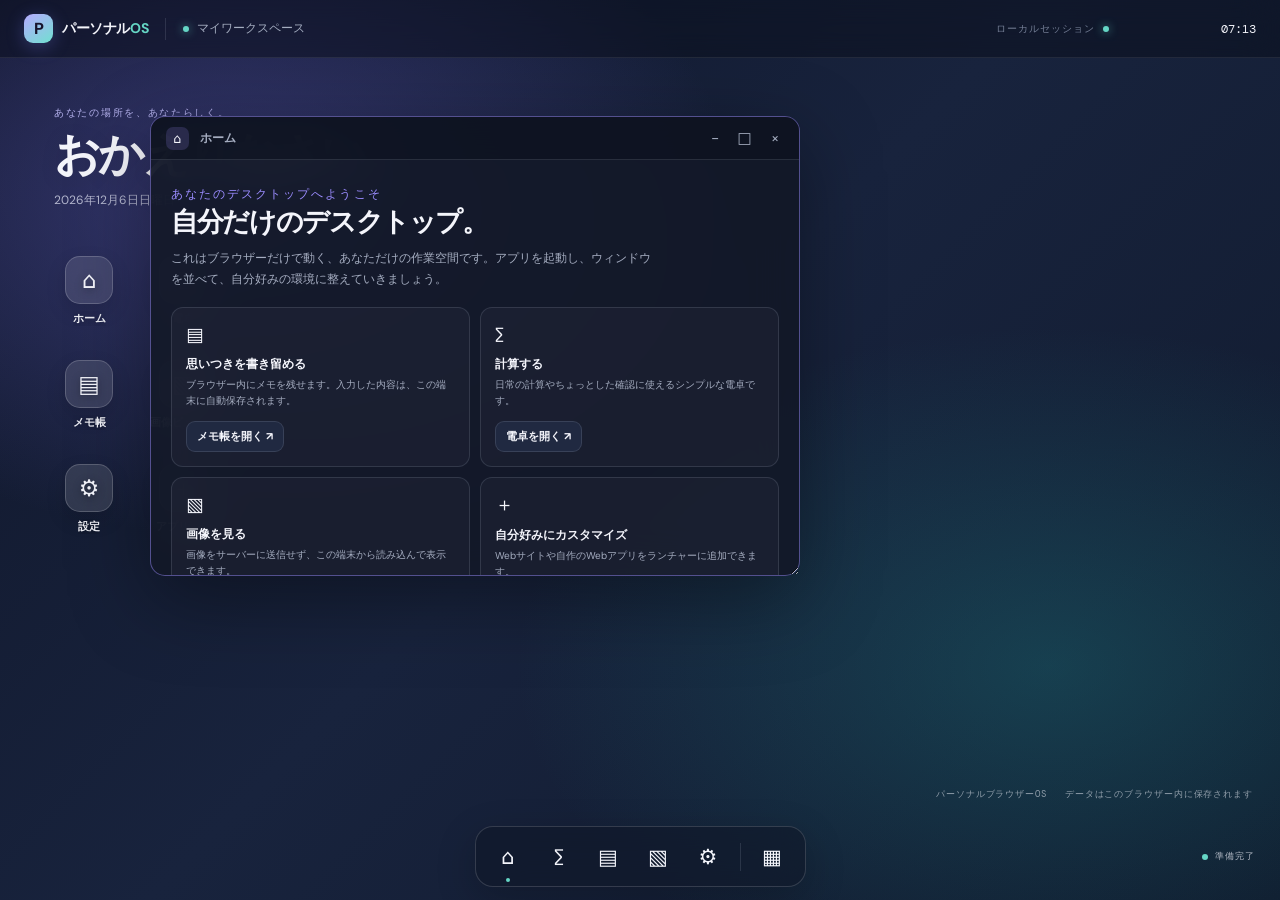
==== index.html @ 8b2bf72c "Translate desktop startup message" ====
<!doctype html>
<html lang="ja">
<head>
  <meta charset="utf-8">
  <meta name="viewport" content="width=device-width, initial-scale=1">
  <meta name="theme-color" content="#111827">
  <meta name="description" content="ブラウザーで動作する、自分専用のデスクトップ環境です。">
  <title>マイデスクトップ — パーソナルOS</title>
  <link rel="icon" href="./assets/icon.svg" type="image/svg+xml">
  <link rel="manifest" href="./manifest.webmanifest">
  <link rel="stylesheet" href="./styles.css">
</head>
<body data-theme="dark" data-wallpaper="aurora">
  <div class="boot-screen" id="bootScreen" aria-live="polite">
    <div class="boot-mark">P</div>
    <div class="boot-title">パーソナルデスクトップ</div>
    <div class="boot-subtitle">デスクトップを準備しています…</div>
    <div class="boot-progress"><span></span></div>
  </div>
  <main class="desktop" id="desktop">
    <header class="topbar">
      <button class="brand-button" id="launcherButton" aria-label="アプリ一覧を開く" title="アプリ一覧">
        <span class="brand-mark">P</span><span class="brand-name">パーソナル<span>OS</span></span>
      </button>
      <div class="topbar-divider"></div>
      <div class="workspace-label"><span class="status-dot"></span> マイワークスペース</div>
      <div class="topbar-spacer"></div>
      <div class="topbar-status"><span class="status-label">ローカルセッション</span><span class="status-dot"></span></div>
      <time class="clock" id="clock" aria-label="現在の日時"></time>
    </header>
    <section class="desktop-area" aria-label="デスクトップ">
      <div class="desktop-heading">
        <p class="eyebrow">あなたの場所を、あなたらしく。</p>
        <h1>おかえりなさい<span>。</span></h1>
        <p class="desktop-date" id="desktopDate"></p>
      </div>
      <div class="desktop-icons" id="desktopIcons" aria-label="デスクトップのアプリ"></div>
      <div class="window-layer" id="windowLayer"></div>
      <div class="desktop-footer"><span>パーソナルブラウザーOS</span><span>データはこのブラウザー内に保存されます</span></div>
    </section>
    <footer class="dock-wrap">
      <nav class="dock" id="dock" aria-label="お気に入りのアプリ"></nav>
      <div class="dock-tray"><span class="tray-indicator" title="ブラウザーの状態"></span><span class="tray-text">準備完了</span></div>
    </footer>
    <section class="launcher-panel" id="launcherPanel" aria-label="アプリ一覧" hidden>
      <div class="launcher-header">
        <div><p class="eyebrow">アプリケーション</p><h2>アプリを起動</h2></div>
        <button class="icon-button" id="closeLauncher" aria-label="アプリ一覧を閉じる">×</button>
      </div>
      <div class="launcher-search-wrap"><span>⌕</span><input id="launcherSearch" type="search" placeholder="アプリを検索…" autocomplete="off"></div>
      <div class="launcher-grid" id="launcherGrid"></div>
      <div class="launcher-bottom"><span>パーソナルデスクトップ</span><span id="appCount"></span></div>
    </section>
    <div class="toast" id="toast" role="status" aria-live="polite"></div>
  </main>
  <script src="./app.js" defer></script>
</body>
</html>
---- styles.css ----
@import url('https://fonts.googleapis.com/css2?family=DM+Mono:wght@400;500&family=DM+Sans:wght@400;500;600;700;800&display=swap');
:root{color-scheme:dark;--ink:#f4f5fb;--muted:#a5adc0;--soft:#737d94;--panel:rgba(19,24,40,.92);--panel-solid:#171d30;--panel-raised:#202941;--line:rgba(226,232,255,.12);--accent:#9b8cff;--accent-2:#65d6c5;--shadow:0 24px 80px rgba(0,0,0,.38);--topbar:rgba(9,13,26,.48);font-family:'DM Sans',system-ui,sans-serif}
*{box-sizing:border-box}html,body{width:100%;height:100%;margin:0;overflow:hidden}body{background:#111827;color:var(--ink)}button,input,textarea,select{font:inherit}button{color:inherit;cursor:pointer}button:focus-visible,input:focus-visible,textarea:focus-visible,select:focus-visible{outline:2px solid var(--accent);outline-offset:2px}
.desktop{position:relative;display:flex;flex-direction:column;width:100%;height:100%;min-height:420px;overflow:hidden;isolation:isolate}
.desktop:before{content:"";position:absolute;inset:0;z-index:-2;background:radial-gradient(ellipse at 18% 22%,rgba(89,85,178,.5),transparent 34%),radial-gradient(ellipse at 82% 74%,rgba(31,142,145,.3),transparent 36%),linear-gradient(135deg,#10162a,#18233d 48%,#101a2d);transition:background .35s}
body[data-wallpaper="sunset"] .desktop:before{background:radial-gradient(ellipse at 22% 18%,rgba(255,131,112,.58),transparent 36%),radial-gradient(ellipse at 82% 76%,rgba(164,87,177,.42),transparent 38%),linear-gradient(135deg,#261b35,#49304b 55%,#17243c)}
body[data-wallpaper="ocean"] .desktop:before{background:radial-gradient(ellipse at 20% 18%,rgba(42,169,190,.46),transparent 36%),radial-gradient(ellipse at 84% 78%,rgba(62,107,201,.42),transparent 38%),linear-gradient(135deg,#0b2337,#153b55 55%,#10213b)}
body[data-wallpaper="graphite"] .desktop:before{background:radial-gradient(ellipse at 25% 20%,rgba(130,143,163,.25),transparent 34%),linear-gradient(135deg,#171a22,#292e3a 55%,#141923)}
body[data-theme="light"]{--ink:#20263a;--muted:#586178;--soft:#788197;--panel:rgba(249,250,255,.96);--panel-solid:#f5f6fc;--panel-raised:#e9ecf7;--line:rgba(34,43,72,.13);--shadow:0 24px 70px rgba(24,34,65,.2);--topbar:rgba(255,255,255,.62);color-scheme:light}
body[data-theme="light"] .desktop:before{filter:saturate(.8) brightness(1.42)}body[data-theme="light"] .window{background:rgba(250,251,255,.97)}body[data-theme="light"] .window-titlebar{background:rgba(233,236,247,.9)}body[data-theme="light"] .launcher-panel{background:rgba(249,250,255,.98)}body[data-theme="light"] .desktop-heading{color:#20263a}body[data-theme="light"] .desktop-heading .eyebrow,body[data-theme="light"] .desktop-date{color:#586178}body[data-theme="light"] .desktop-footer{color:rgba(32,38,58,.58)}body[data-theme="light"] .desktop-icon{color:#20263a;text-shadow:0 1px 10px rgba(255,255,255,.75)}body[data-theme="light"] .icon-tile{background:rgba(255,255,255,.55);border-color:rgba(255,255,255,.8)}body[data-theme="light"] .dock-tray{color:#39425b}
.topbar{height:58px;flex:0 0 58px;display:flex;align-items:center;gap:17px;padding:0 24px;background:var(--topbar);border-bottom:1px solid rgba(255,255,255,.08);backdrop-filter:blur(18px);z-index:1000}
.brand-button{display:flex;align-items:center;gap:9px;padding:0;border:0;background:none}.brand-mark,.boot-mark{display:grid;place-items:center;width:29px;height:29px;border-radius:9px;color:#17142c;font-weight:800;font-size:16px;background:linear-gradient(145deg,#b6aaff,#70e0d0);box-shadow:0 4px 18px rgba(126,133,255,.28)}.brand-name{font-size:14px;font-weight:700;letter-spacing:-.4px}.brand-name span{color:var(--accent-2)}
.topbar-divider{width:1px;height:22px;background:var(--line)}.workspace-label{color:var(--muted);font-size:12px;display:flex;align-items:center;gap:8px}.status-dot{display:inline-block;width:6px;height:6px;border-radius:50%;background:var(--accent-2);box-shadow:0 0 10px rgba(101,214,197,.7)}.topbar-spacer{flex:1}.topbar-status{display:flex;align-items:center;gap:8px;color:var(--soft);font:10px 'DM Mono',monospace;letter-spacing:.1em}.clock{color:var(--ink);font:12px 'DM Mono',monospace;min-width:130px;text-align:right}
.desktop-area{position:relative;flex:1;min-height:0;overflow:hidden}.desktop-heading{position:absolute;top:48px;left:54px;pointer-events:none;text-shadow:0 2px 22px rgba(0,0,0,.12)}.eyebrow{margin:0 0 10px;color:#b4b1ed;font:10px 'DM Mono',monospace;letter-spacing:.17em}.desktop-heading h1{margin:0;font-size:clamp(28px,4vw,46px);line-height:1.08;letter-spacing:-.055em;font-weight:600}.desktop-heading h1 span{color:var(--accent-2)}.desktop-date{margin:12px 0 0;color:rgba(238,241,255,.7);font-size:12px}
.desktop-icons{position:absolute;top:190px;left:48px;display:grid;grid-template-columns:repeat(2,82px);gap:18px 12px;z-index:2}.desktop-icon{display:flex;flex-direction:column;align-items:center;gap:7px;width:82px;padding:7px 3px;border:1px solid transparent;border-radius:13px;color:#f4f5fb;background:transparent;text-shadow:0 2px 8px rgba(0,0,0,.4);transition:background .15s,border-color .15s,transform .15s}.desktop-icon:hover,.desktop-icon:focus-visible{background:rgba(255,255,255,.1);border-color:rgba(255,255,255,.16);transform:translateY(-2px)}.icon-tile{display:grid;place-items:center;width:48px;height:48px;border:1px solid rgba(255,255,255,.19);border-radius:15px;background:rgba(255,255,255,.12);backdrop-filter:blur(12px);font-size:23px;box-shadow:0 8px 20px rgba(0,0,0,.13)}.desktop-icon .icon-label{max-width:82px;overflow:hidden;text-overflow:ellipsis;white-space:nowrap;font-size:11px;font-weight:600}
.window-layer{position:absolute;inset:0;z-index:5;pointer-events:none}
.desktop-footer{position:absolute;right:27px;bottom:17px;display:flex;gap:18px;color:rgba(245,247,255,.55);font:9px 'DM Mono',monospace;letter-spacing:.1em}

.window{position:absolute;display:flex;flex-direction:column;min-width:300px;min-height:220px;width:600px;height:430px;overflow:hidden;resize:both;pointer-events:auto;background:var(--panel);color:var(--ink);border:1px solid var(--line);border-radius:15px;box-shadow:var(--shadow);backdrop-filter:blur(22px);animation:window-in .18s ease-out}
@keyframes window-in{from{opacity:0;transform:translateY(9px) scale(.985)}to{opacity:1;transform:translateY(0) scale(1)}}.window.focused{border-color:rgba(155,140,255,.48)}.window.maximized{resize:none;border-radius:12px}
.window-titlebar{flex:0 0 43px;display:flex;align-items:center;gap:11px;padding:0 12px 0 15px;background:rgba(9,13,26,.42);border-bottom:1px solid var(--line);cursor:grab;user-select:none;touch-action:none}.window-titlebar:active{cursor:grabbing}.window-app-icon{display:grid;place-items:center;width:23px;height:23px;border-radius:7px;background:rgba(155,140,255,.18);font-size:13px}.window-title{flex:1;min-width:0;color:var(--muted);font-size:12px;font-weight:600}.window-actions{display:flex;align-items:center;gap:5px}.window-action{display:grid;place-items:center;width:25px;height:25px;padding:0;border:0;border-radius:7px;color:var(--muted);background:transparent;font-size:15px}.window-action:hover{color:var(--ink);background:var(--panel-raised)}.window-action.close:hover{color:white;background:#e35d75}.window-content{flex:1;min-height:0;overflow:auto;padding:20px}.window-content.no-padding{padding:0;overflow:hidden}.window-content iframe{width:100%;height:100%;border:0;background:white}
.dock-wrap{position:relative;z-index:1000;flex:0 0 76px;display:flex;align-items:center;justify-content:center;padding:8px 18px 13px}.dock{display:flex;align-items:center;gap:7px;padding:8px 11px;border:1px solid rgba(255,255,255,.15);border-radius:18px;background:rgba(16,22,39,.55);backdrop-filter:blur(24px);box-shadow:0 12px 40px rgba(0,0,0,.2)}.dock-button{position:relative;display:grid;place-items:center;width:43px;height:43px;border:1px solid transparent;border-radius:13px;background:transparent;font-size:21px;transition:transform .15s,background .15s}.dock-button:hover{transform:translateY(-5px);background:rgba(255,255,255,.12)}.dock-button.is-open:after{content:"";position:absolute;bottom:-5px;width:4px;height:4px;border-radius:50%;background:var(--accent-2)}.dock-separator{width:1px;height:28px;margin:0 3px;background:var(--line)}.dock-tray{position:absolute;right:25px;display:flex;align-items:center;gap:7px;color:rgba(245,247,255,.7);font:9px 'DM Mono',monospace;letter-spacing:.1em}.tray-indicator{width:6px;height:6px;border-radius:50%;background:var(--accent-2)}
.launcher-panel{position:absolute;left:22px;bottom:88px;z-index:1100;width:min(390px,calc(100vw - 32px));max-height:min(590px,calc(100vh - 120px));padding:22px;border:1px solid var(--line);border-radius:19px;background:var(--panel);color:var(--ink);box-shadow:var(--shadow);backdrop-filter:blur(25px)}.launcher-panel[hidden]{display:none}.launcher-header{display:flex;align-items:flex-start;justify-content:space-between}.launcher-header h2{margin:0;font-size:22px;letter-spacing:-.04em}.icon-button{display:grid;place-items:center;width:30px;height:30px;border:1px solid var(--line);border-radius:9px;color:var(--muted);background:transparent;font-size:20px}.icon-button:hover{background:var(--panel-raised);color:var(--ink)}.launcher-search-wrap{display:flex;align-items:center;gap:9px;margin:20px 0 16px;padding:0 12px;border:1px solid var(--line);border-radius:10px;color:var(--muted);background:rgba(128,139,170,.08)}.launcher-search-wrap input{width:100%;height:39px;border:0;outline:0;color:var(--ink);background:transparent;font-size:12px}.launcher-grid{display:grid;grid-template-columns:repeat(3,1fr);gap:8px;max-height:330px;overflow:auto}.launcher-app{display:flex;flex-direction:column;align-items:center;gap:8px;min-width:0;padding:13px 5px 10px;border:1px solid transparent;border-radius:12px;color:var(--ink);background:transparent}.launcher-app:hover{border-color:var(--line);background:var(--panel-raised)}.launcher-app .icon-tile{width:42px;height:42px;font-size:20px}.launcher-app span:last-child{max-width:100%;overflow:hidden;text-overflow:ellipsis;white-space:nowrap;font-size:10px;color:var(--muted)}.launcher-bottom{display:flex;justify-content:space-between;margin-top:18px;padding-top:13px;border-top:1px solid var(--line);color:var(--soft);font:9px 'DM Mono',monospace;letter-spacing:.1em}
.toast{position:absolute;left:50%;bottom:93px;z-index:1300;padding:10px 15px;border:1px solid var(--line);border-radius:10px;color:var(--ink);background:var(--panel-solid);box-shadow:var(--shadow);font-size:11px;opacity:0;transform:translate(-50%,10px);pointer-events:none;transition:opacity .2s,transform .2s}.toast.show{opacity:1;transform:translate(-50%,0)}
.boot-screen{position:fixed;inset:0;z-index:5000;display:flex;flex-direction:column;align-items:center;justify-content:center;gap:12px;background:#10162a;color:#eef0fb;transition:opacity .45s,visibility .45s}.boot-screen.done{opacity:0;visibility:hidden;pointer-events:none}.boot-mark{width:52px;height:52px;border-radius:16px;font-size:26px}.boot-title{margin-top:8px;font:11px 'DM Mono',monospace;letter-spacing:.2em}.boot-subtitle{color:#8e98b1;font-size:11px}.boot-progress{width:150px;height:3px;margin-top:12px;border-radius:4px;background:#2c3550;overflow:hidden}.boot-progress span{display:block;width:100%;height:100%;background:linear-gradient(90deg,#9b8cff,#65d6c5);transform:scaleX(0);transform-origin:left;animation:boot-load .8s .1s ease-out forwards}@keyframes boot-load{to{transform:scaleX(1)}}
.app-hero{padding:4px 0 18px}.app-hero .eyebrow{color:var(--accent)}.app-hero h2{margin:0 0 8px;font-size:27px;letter-spacing:-.05em}.app-hero p{max-width:480px;margin:0;color:var(--muted);font-size:12px;line-height:1.7}.app-cards{display:grid;grid-template-columns:repeat(2,minmax(0,1fr));gap:10px}.app-card{padding:14px;border:1px solid var(--line);border-radius:12px;background:rgba(128,139,170,.06)}.app-card .card-icon{font-size:19px}.app-card h3{margin:9px 0 4px;font-size:12px}.app-card p{margin:0;color:var(--muted);font-size:10px;line-height:1.6}.primary-button,.secondary-button,.small-button{border:0;border-radius:9px;padding:10px 13px;background:var(--accent);color:#17142c;font-size:11px;font-weight:700}.secondary-button,.small-button{border:1px solid var(--line);background:var(--panel-raised);color:var(--ink)}.small-button{padding:7px 10px}.field-label{display:block;margin:0 0 7px;color:var(--muted);font-size:10px;font-weight:600}.text-field,.select-field,.notes-area{width:100%;border:1px solid var(--line);border-radius:9px;padding:10px 11px;color:var(--ink);background:rgba(128,139,170,.08);font-size:12px}.notes-area{height:100%;min-height:220px;resize:none;line-height:1.7}.notes-toolbar{display:flex;align-items:center;justify-content:space-between;margin-bottom:10px;color:var(--soft);font:10px 'DM Mono',monospace}.notes-layout{height:100%;display:flex;flex-direction:column}.calc{max-width:330px;margin:0 auto}.calc-display{display:flex;flex-direction:column;justify-content:flex-end;align-items:flex-end;min-height:86px;padding:12px 14px;margin-bottom:12px;border:1px solid var(--line);border-radius:12px;background:rgba(128,139,170,.08);overflow:hidden}.calc-expression{color:var(--soft);font:11px 'DM Mono',monospace;min-height:17px}.calc-value{max-width:100%;overflow:hidden;text-overflow:ellipsis;font:30px 'DM Mono',monospace}.calc-grid{display:grid;grid-template-columns:repeat(4,1fr);gap:7px}.calc-key{height:49px;border:1px solid var(--line);border-radius:10px;background:var(--panel-raised);font-size:15px}.calc-key:hover{filter:brightness(1.12)}.calc-key.operator{color:var(--accent-2)}.calc-key.equals{background:var(--accent);color:#17142c;font-weight:800}.calc-key.wide{grid-column:span 2}
.viewer-drop{display:flex;flex-direction:column;align-items:center;justify-content:center;gap:12px;height:100%;min-height:240px;border:1px dashed var(--line);border-radius:13px;color:var(--muted);text-align:center}.viewer-preview{display:block;max-width:100%;max-height:100%;object-fit:contain;margin:auto}.viewer-frame{display:flex;align-items:center;justify-content:center;width:100%;height:100%;min-height:250px;padding:14px}.settings-section{padding:14px 0;border-bottom:1px solid var(--line)}.settings-section:first-child{padding-top:0}.settings-section h3{margin:0 0 5px;font-size:12px}.settings-section p{margin:0 0 12px;color:var(--muted);font-size:10px;line-height:1.6}.settings-row{display:grid;grid-template-columns:1fr 1fr;gap:10px}.custom-app-form{display:grid;grid-template-columns:1fr 1fr;gap:10px}.custom-app-form .full{grid-column:1/-1}.custom-app-list{display:grid;gap:8px;margin-top:15px}.custom-app-item{display:flex;align-items:center;gap:10px;padding:9px;border:1px solid var(--line);border-radius:10px}.custom-app-item .app-name{flex:1;min-width:0;font-size:11px}.custom-app-item .app-url{display:block;overflow:hidden;text-overflow:ellipsis;color:var(--soft);font-size:9px}.empty-state{padding:24px 10px;color:var(--muted);font-size:11px;text-align:center}
@media(max-width:700px){.topbar{height:52px;flex-basis:52px;padding:0 14px;gap:10px}.topbar-status,.workspace-label,.topbar-divider{display:none}.clock{min-width:0;font-size:10px}.desktop-heading{top:30px;left:22px}.desktop-heading h1{font-size:32px}.desktop-icons{top:145px;left:15px;grid-template-columns:repeat(2,74px);gap:10px 4px}.desktop-icon{width:74px}.dock-wrap{flex-basis:68px;padding-bottom:10px}.dock{gap:3px;padding:6px 8px}.dock-button{width:39px;height:39px;font-size:19px}.dock-tray{display:none}.window{min-width:280px;width:calc(100vw - 24px);height:min(470px,calc(100% - 24px));max-height:calc(100% - 24px)}.window-content{padding:14px}.launcher-panel{left:12px;bottom:78px}.desktop-footer{display:none}.app-cards{grid-template-columns:1fr}}
@media(prefers-reduced-motion:reduce){*,*:before,*:after{animation-duration:.01ms!important;transition-duration:.01ms!important;scroll-behavior:auto!important}}
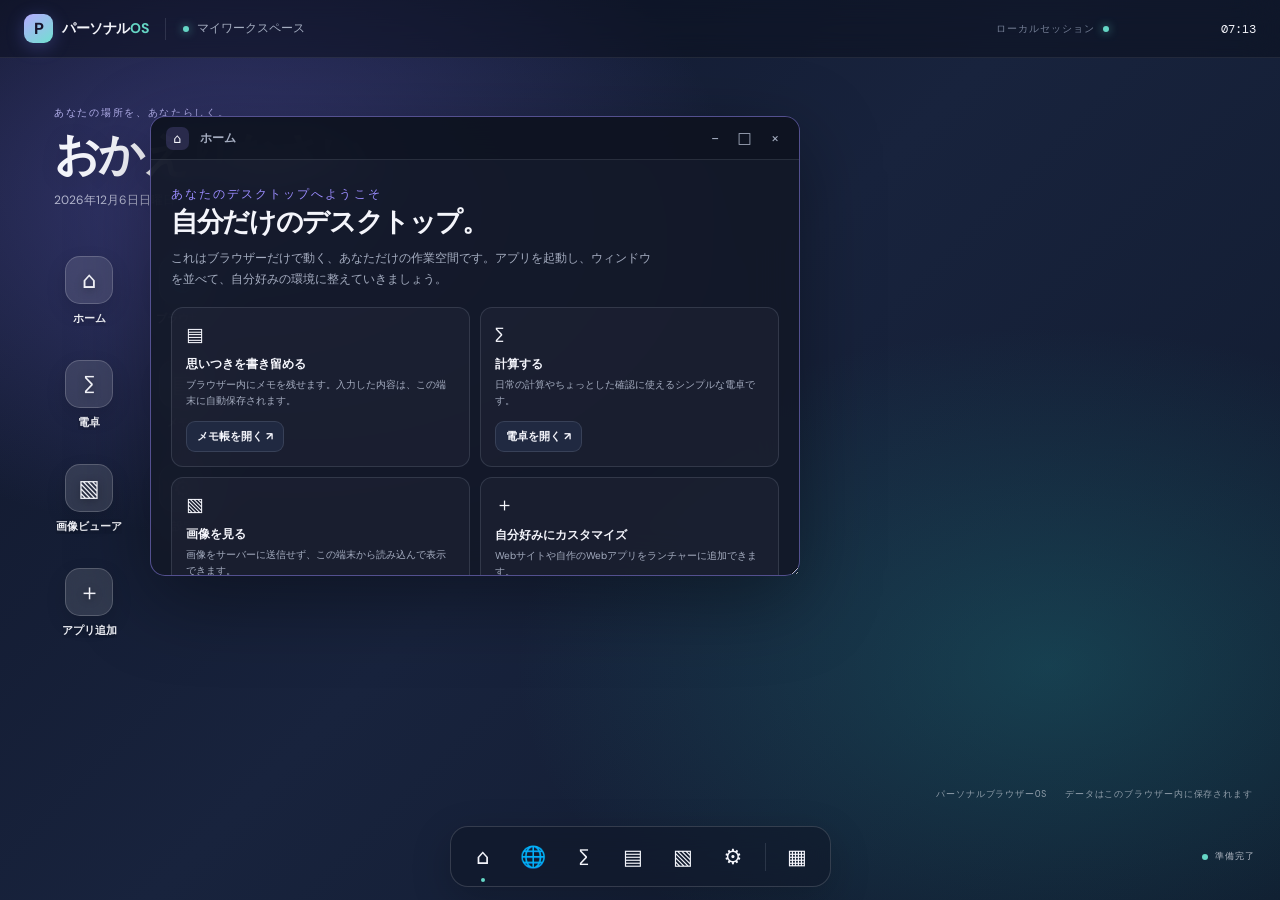
==== commit 7fed28bc: "Version static assets to prevent stale Japanese UI" ====
--- a/index.html
+++ b/index.html
@@ -8,7 +8,7 @@
   <title>マイデスクトップ — パーソナルOS</title>
   <link rel="icon" href="./assets/icon.svg" type="image/svg+xml">
   <link rel="manifest" href="./manifest.webmanifest">
-  <link rel="stylesheet" href="./styles.css">
+  <link rel="stylesheet" href="./styles.css?release=ja-20261101-5">
 </head>
 <body data-theme="dark" data-wallpaper="aurora">
   <div class="boot-screen" id="bootScreen" aria-live="polite">
@@ -53,6 +53,6 @@
     </section>
     <div class="toast" id="toast" role="status" aria-live="polite"></div>
   </main>
-  <script src="./app.js" defer></script>
+  <script src="./app.js?release=ja-20261101-5" defer></script>
 </body>
 </html>
--- a/styles.css
+++ b/styles.css
@@ -27,3 +27,27 @@
 .viewer-drop{display:flex;flex-direction:column;align-items:center;justify-content:center;gap:12px;height:100%;min-height:240px;border:1px dashed var(--line);border-radius:13px;color:var(--muted);text-align:center}.viewer-preview{display:block;max-width:100%;max-height:100%;object-fit:contain;margin:auto}.viewer-frame{display:flex;align-items:center;justify-content:center;width:100%;height:100%;min-height:250px;padding:14px}.settings-section{padding:14px 0;border-bottom:1px solid var(--line)}.settings-section:first-child{padding-top:0}.settings-section h3{margin:0 0 5px;font-size:12px}.settings-section p{margin:0 0 12px;color:var(--muted);font-size:10px;line-height:1.6}.settings-row{display:grid;grid-template-columns:1fr 1fr;gap:10px}.custom-app-form{display:grid;grid-template-columns:1fr 1fr;gap:10px}.custom-app-form .full{grid-column:1/-1}.custom-app-list{display:grid;gap:8px;margin-top:15px}.custom-app-item{display:flex;align-items:center;gap:10px;padding:9px;border:1px solid var(--line);border-radius:10px}.custom-app-item .app-name{flex:1;min-width:0;font-size:11px}.custom-app-item .app-url{display:block;overflow:hidden;text-overflow:ellipsis;color:var(--soft);font-size:9px}.empty-state{padding:24px 10px;color:var(--muted);font-size:11px;text-align:center}
 @media(max-width:700px){.topbar{height:52px;flex-basis:52px;padding:0 14px;gap:10px}.topbar-status,.workspace-label,.topbar-divider{display:none}.clock{min-width:0;font-size:10px}.desktop-heading{top:30px;left:22px}.desktop-heading h1{font-size:32px}.desktop-icons{top:145px;left:15px;grid-template-columns:repeat(2,74px);gap:10px 4px}.desktop-icon{width:74px}.dock-wrap{flex-basis:68px;padding-bottom:10px}.dock{gap:3px;padding:6px 8px}.dock-button{width:39px;height:39px;font-size:19px}.dock-tray{display:none}.window{min-width:280px;width:calc(100vw - 24px);height:min(470px,calc(100% - 24px));max-height:calc(100% - 24px)}.window-content{padding:14px}.launcher-panel{left:12px;bottom:78px}.desktop-footer{display:none}.app-cards{grid-template-columns:1fr}}
 @media(prefers-reduced-motion:reduce){*,*:before,*:after{animation-duration:.01ms!important;transition-duration:.01ms!important;scroll-behavior:auto!important}}
+
+/* ブラウザーアプリ */
+.browser-app{display:flex;flex-direction:column;width:100%;height:100%;min-height:0;background:#f5f7fb;color:#20263a}
+.browser-toolbar{display:flex;align-items:center;gap:6px;flex:0 0 auto;padding:10px 12px;background:#e9edf5;border-bottom:1px solid #d8deea}
+.browser-control,.browser-external{display:grid;place-items:center;flex:0 0 32px;width:32px;height:32px;border:1px solid #d4dbea;border-radius:9px;background:#f9faff;color:#38445f;font-size:17px}
+.browser-control:hover:not(:disabled),.browser-external:hover:not(:disabled){background:#fff;border-color:#aeb9d0}
+.browser-control:disabled,.browser-external:disabled{opacity:.38;cursor:default}
+.browser-address{flex:1;min-width:0;height:34px;padding:0 12px;border:1px solid #cbd4e4;border-radius:9px;background:#fff;color:#20263a;font-size:12px;outline:none}
+.browser-address:focus{border-color:#8d7cff;box-shadow:0 0 0 3px rgba(141,124,255,.14)}
+.browser-go{height:34px;padding:0 13px;border:0;border-radius:9px;background:#7868e8;color:white;font-size:11px;font-weight:700}
+.browser-go:hover{background:#6858d6}
+.browser-notice{flex:0 0 auto;padding:7px 13px;background:#f0f2fa;color:#67718a;border-bottom:1px solid #e0e5ef;font-size:10px;line-height:1.5}
+.browser-start{display:flex;flex:1;min-height:0;flex-direction:column;align-items:center;justify-content:center;padding:24px;text-align:center;overflow:auto;background:radial-gradient(ellipse at 50% 35%,#fff 0%,#f5f7fc 65%,#eef1f8 100%)}
+.browser-start[hidden],.browser-frame[hidden]{display:none}
+.browser-start-mark{display:grid;place-items:center;width:66px;height:66px;margin-bottom:18px;border:1px solid #e1e4f2;border-radius:22px;background:linear-gradient(145deg,#e9e4ff,#d9f7f0);font-size:31px;box-shadow:0 12px 32px rgba(74,82,132,.12)}
+.browser-start .eyebrow{color:#7868e8;margin-bottom:8px}
+.browser-start h2{margin:0 0 9px;color:#252c43;font-size:25px;letter-spacing:-.04em}
+.browser-start>p:not(.eyebrow){margin:0;color:#77819a;font-size:11px;line-height:1.7}
+.browser-shortcuts{display:flex;flex-wrap:wrap;justify-content:center;gap:9px;margin-top:23px}
+.browser-shortcuts button{min-width:82px;padding:10px 14px;border:1px solid #dce2ee;border-radius:11px;background:rgba(255,255,255,.8);color:#414c67;font-size:11px;font-weight:600}
+.browser-shortcuts button:hover{border-color:#a99dff;background:#fff;transform:translateY(-1px)}
+.browser-start .browser-start-note{max-width:430px;margin-top:22px;color:#9aa2b5;font-size:10px}
+.browser-frame{display:block;flex:1;width:100%;height:100%;min-height:0;border:0;background:white}
+@media(max-width:700px){.browser-toolbar{gap:4px;padding:7px}.browser-control,.browser-external{flex-basis:29px;width:29px;height:30px}.browser-address{height:31px;padding:0 8px;font-size:11px}.browser-go{height:31px;padding:0 9px}.browser-notice{font-size:9px;padding:6px 8px}.browser-start{padding:16px}.browser-start h2{font-size:21px}}
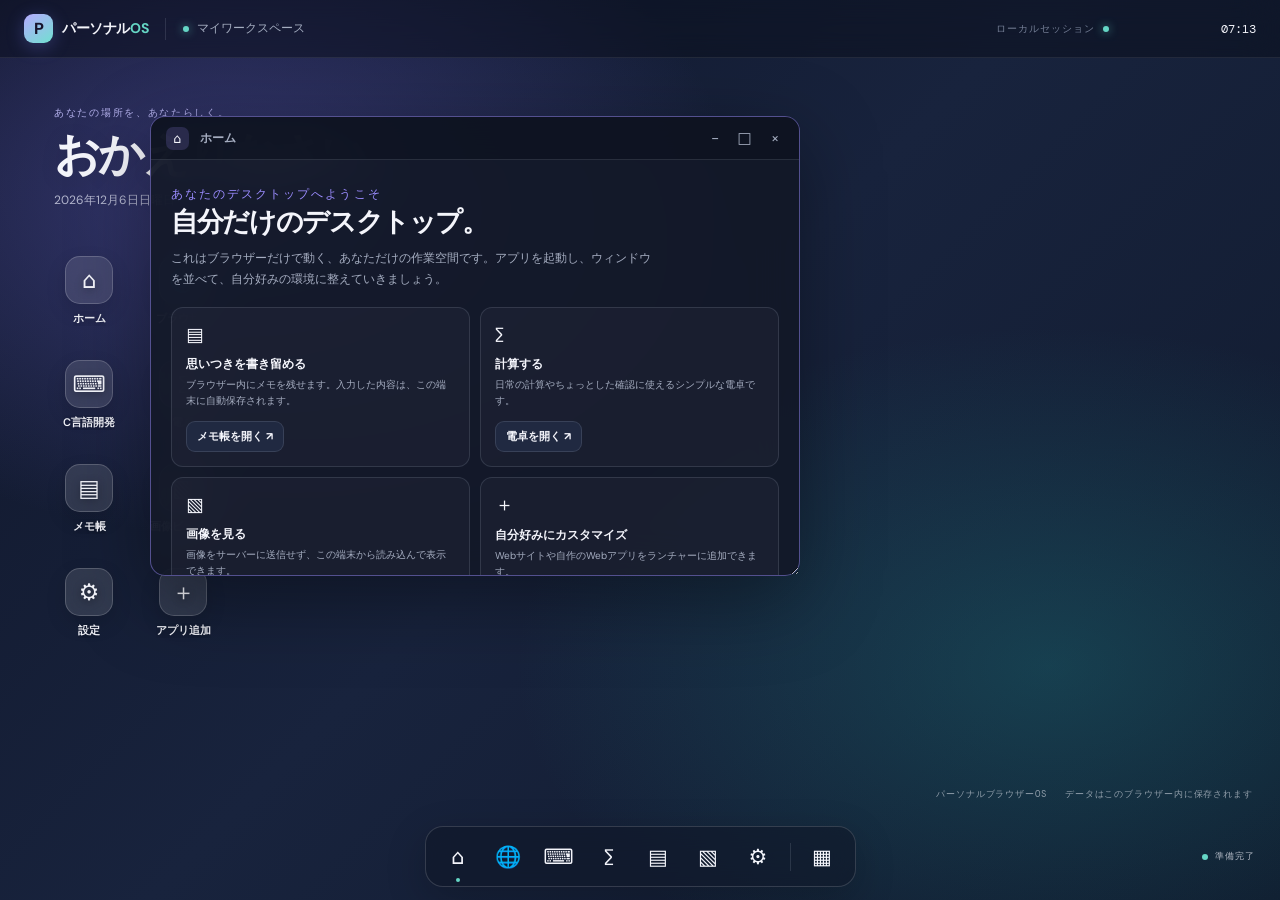
==== commit 434821d6: "Release C programming desktop app with versioned assets" ====
--- a/index.html
+++ b/index.html
@@ -8,7 +8,7 @@
   <title>マイデスクトップ — パーソナルOS</title>
   <link rel="icon" href="./assets/icon.svg" type="image/svg+xml">
   <link rel="manifest" href="./manifest.webmanifest">
-  <link rel="stylesheet" href="./styles.css?release=ja-20261101-5">
+  <link rel="stylesheet" href="./styles.css?release=ja-20261102-10">
 </head>
 <body data-theme="dark" data-wallpaper="aurora">
   <div class="boot-screen" id="bootScreen" aria-live="polite">
@@ -53,6 +53,6 @@
     </section>
     <div class="toast" id="toast" role="status" aria-live="polite"></div>
   </main>
-  <script src="./app.js?release=ja-20261101-5" defer></script>
+  <script src="./app.js?release=ja-20261102-10" defer></script>
 </body>
 </html>
--- a/styles.css
+++ b/styles.css
@@ -51,3 +51,18 @@
 .browser-start .browser-start-note{max-width:430px;margin-top:22px;color:#9aa2b5;font-size:10px}
 .browser-frame{display:block;flex:1;width:100%;height:100%;min-height:0;border:0;background:white}
 @media(max-width:700px){.browser-toolbar{gap:4px;padding:7px}.browser-control,.browser-external{flex-basis:29px;width:29px;height:30px}.browser-address{height:31px;padding:0 8px;font-size:11px}.browser-go{height:31px;padding:0 9px}.browser-notice{font-size:9px;padding:6px 8px}.browser-start{padding:16px}.browser-start h2{font-size:21px}}
+
+/* OS内ブラウザー: 表示できないページの確認パネル */
+.browser-app{position:relative}
+.browser-help{flex:0 0 auto;min-height:32px;padding:0 10px;border:1px solid #cbd4e4;border-radius:9px;background:#fff;color:#3f4b68;font-size:10px;font-weight:600;white-space:nowrap}
+.browser-help:hover:not(:disabled){border-color:#8d7cff;color:#5143b4}
+.browser-help:disabled{opacity:.5;cursor:default}
+.browser-fallback{position:absolute;top:50%;left:50%;z-index:15;display:flex;flex-direction:column;gap:12px;width:min(400px,calc(100% - 30px));padding:24px;border:1px solid #ced5eb;border-radius:15px;background:#fff;color:#20263a;box-shadow:0 16px 65px rgba(24,34,70,.3);transform:translate(-50%,-50%)}
+.browser-fallback[hidden]{display:none}
+.browser-fallback h3{margin:0;font-size:18px;font-weight:700}
+.browser-fallback p{margin:0;color:#5e6b86;font-size:12px;line-height:1.8;overflow-wrap:anywhere}
+.browser-fallback-actions{display:flex;flex-wrap:wrap;justify-content:flex-end;gap:9px}
+.browser-fallback-actions .secondary-button{background:#edf0f8;color:#34405e}
+.browser-fallback-actions .browser-open-link{display:inline-flex;align-items:center;justify-content:center;text-decoration:none;background:#7868e8;color:white}
+.browser-fallback-actions .browser-open-link:hover{background:#6556d4}
+@media(max-width:700px){.browser-help{max-width:79px;min-height:30px;padding:0 5px;font-size:9px;white-space:normal}.browser-fallback{padding:17px}.browser-fallback h3{font-size:16px}}
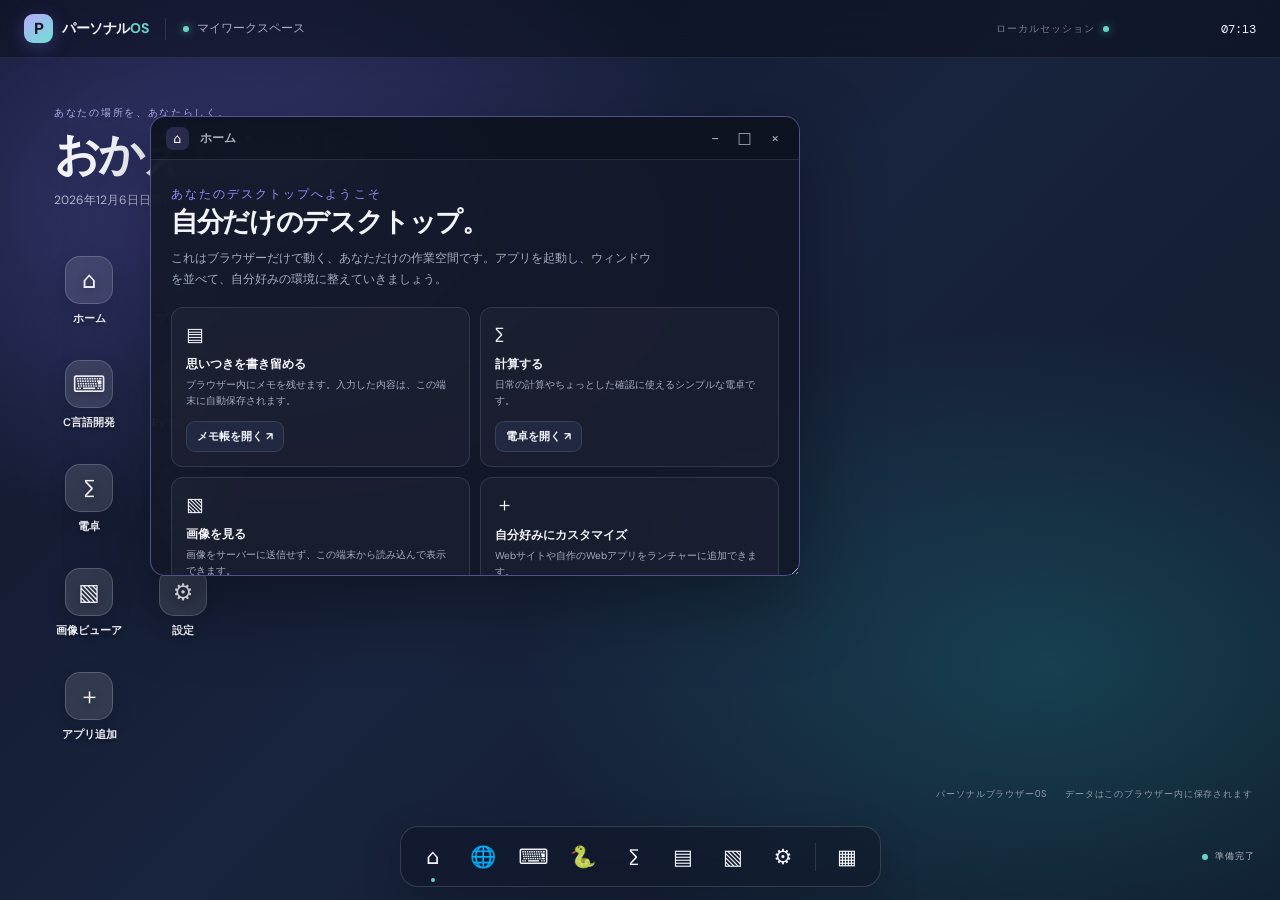
==== commit 6139083b: "Release Python IDE in versioned desktop assets" ====
--- a/index.html
+++ b/index.html
@@ -8,7 +8,7 @@
   <title>マイデスクトップ — パーソナルOS</title>
   <link rel="icon" href="./assets/icon.svg" type="image/svg+xml">
   <link rel="manifest" href="./manifest.webmanifest">
-  <link rel="stylesheet" href="./styles.css?release=ja-20261102-10">
+  <link rel="stylesheet" href="./styles.css?release=ja-20261103-11">
 </head>
 <body data-theme="dark" data-wallpaper="aurora">
   <div class="boot-screen" id="bootScreen" aria-live="polite">
@@ -53,6 +53,6 @@
     </section>
     <div class="toast" id="toast" role="status" aria-live="polite"></div>
   </main>
-  <script src="./app.js?release=ja-20261102-10" defer></script>
+  <script src="./app.js?release=ja-20261103-11" defer></script>
 </body>
 </html>
